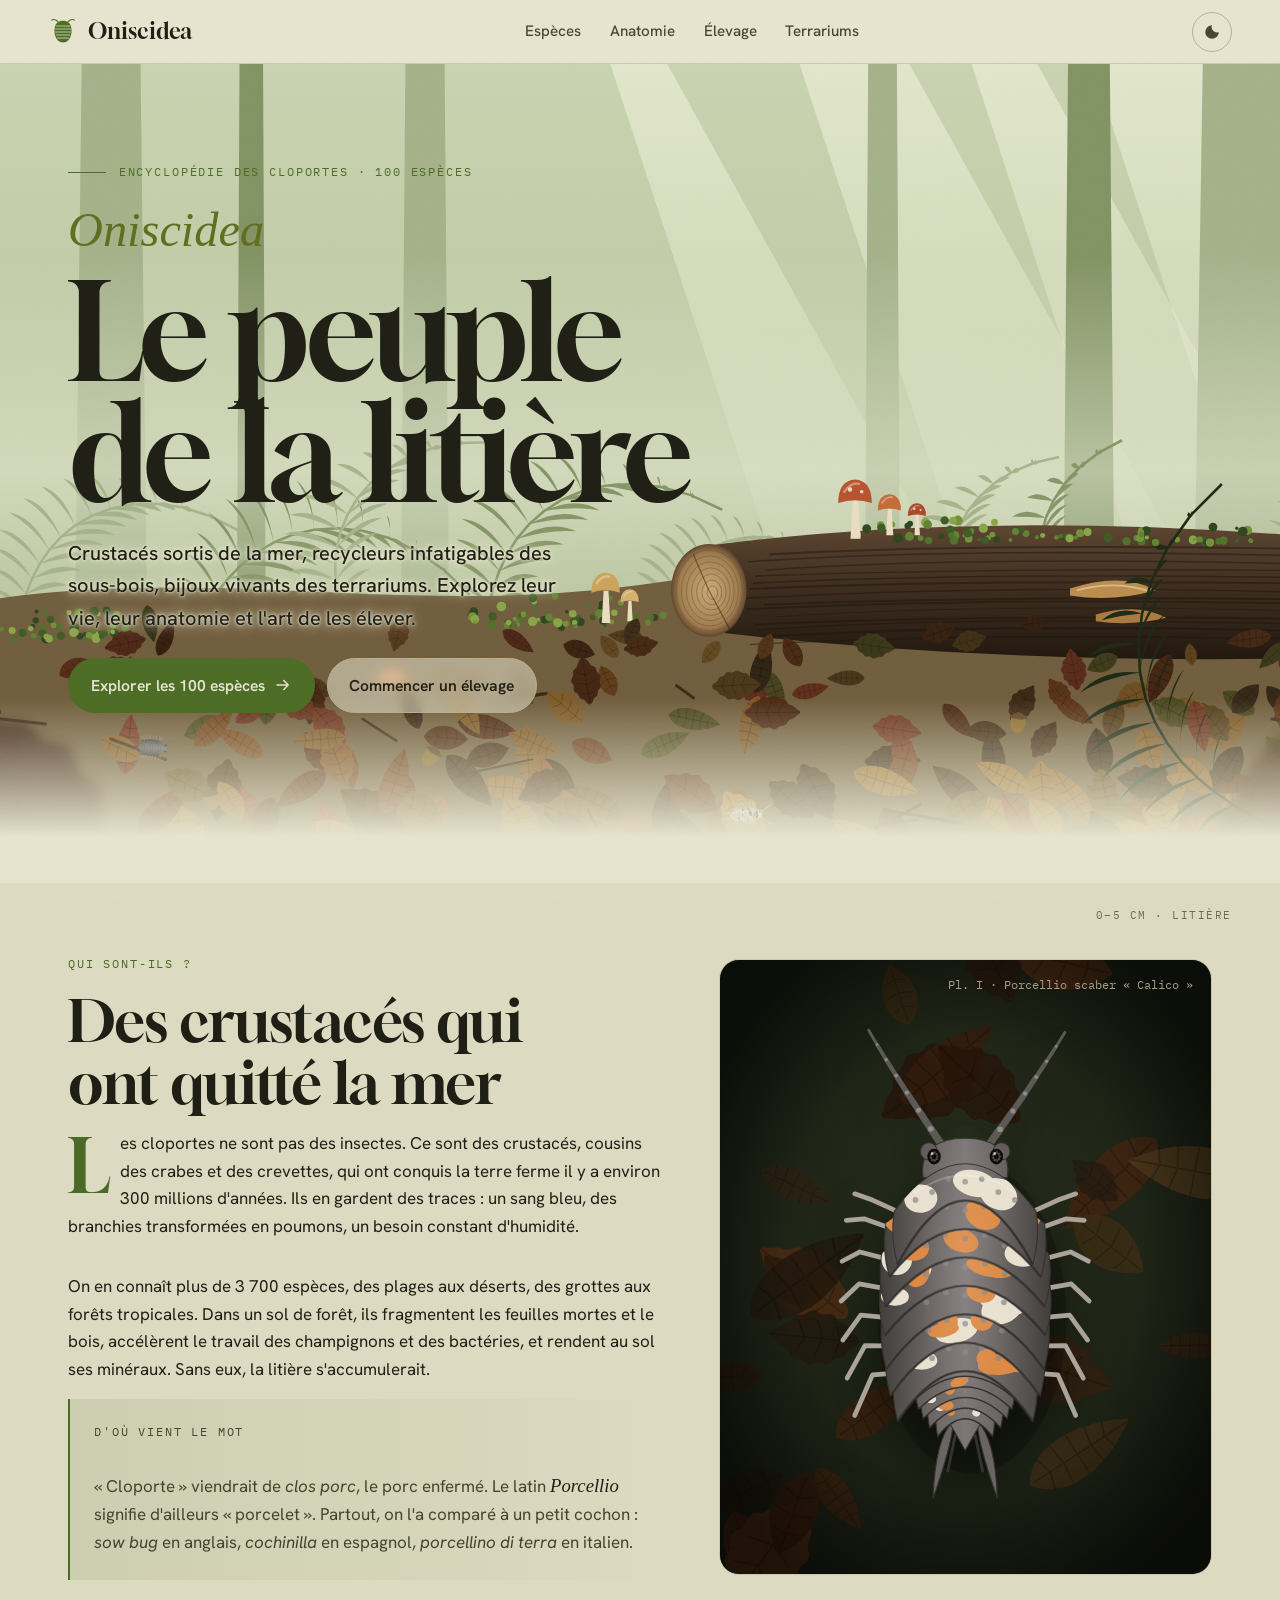
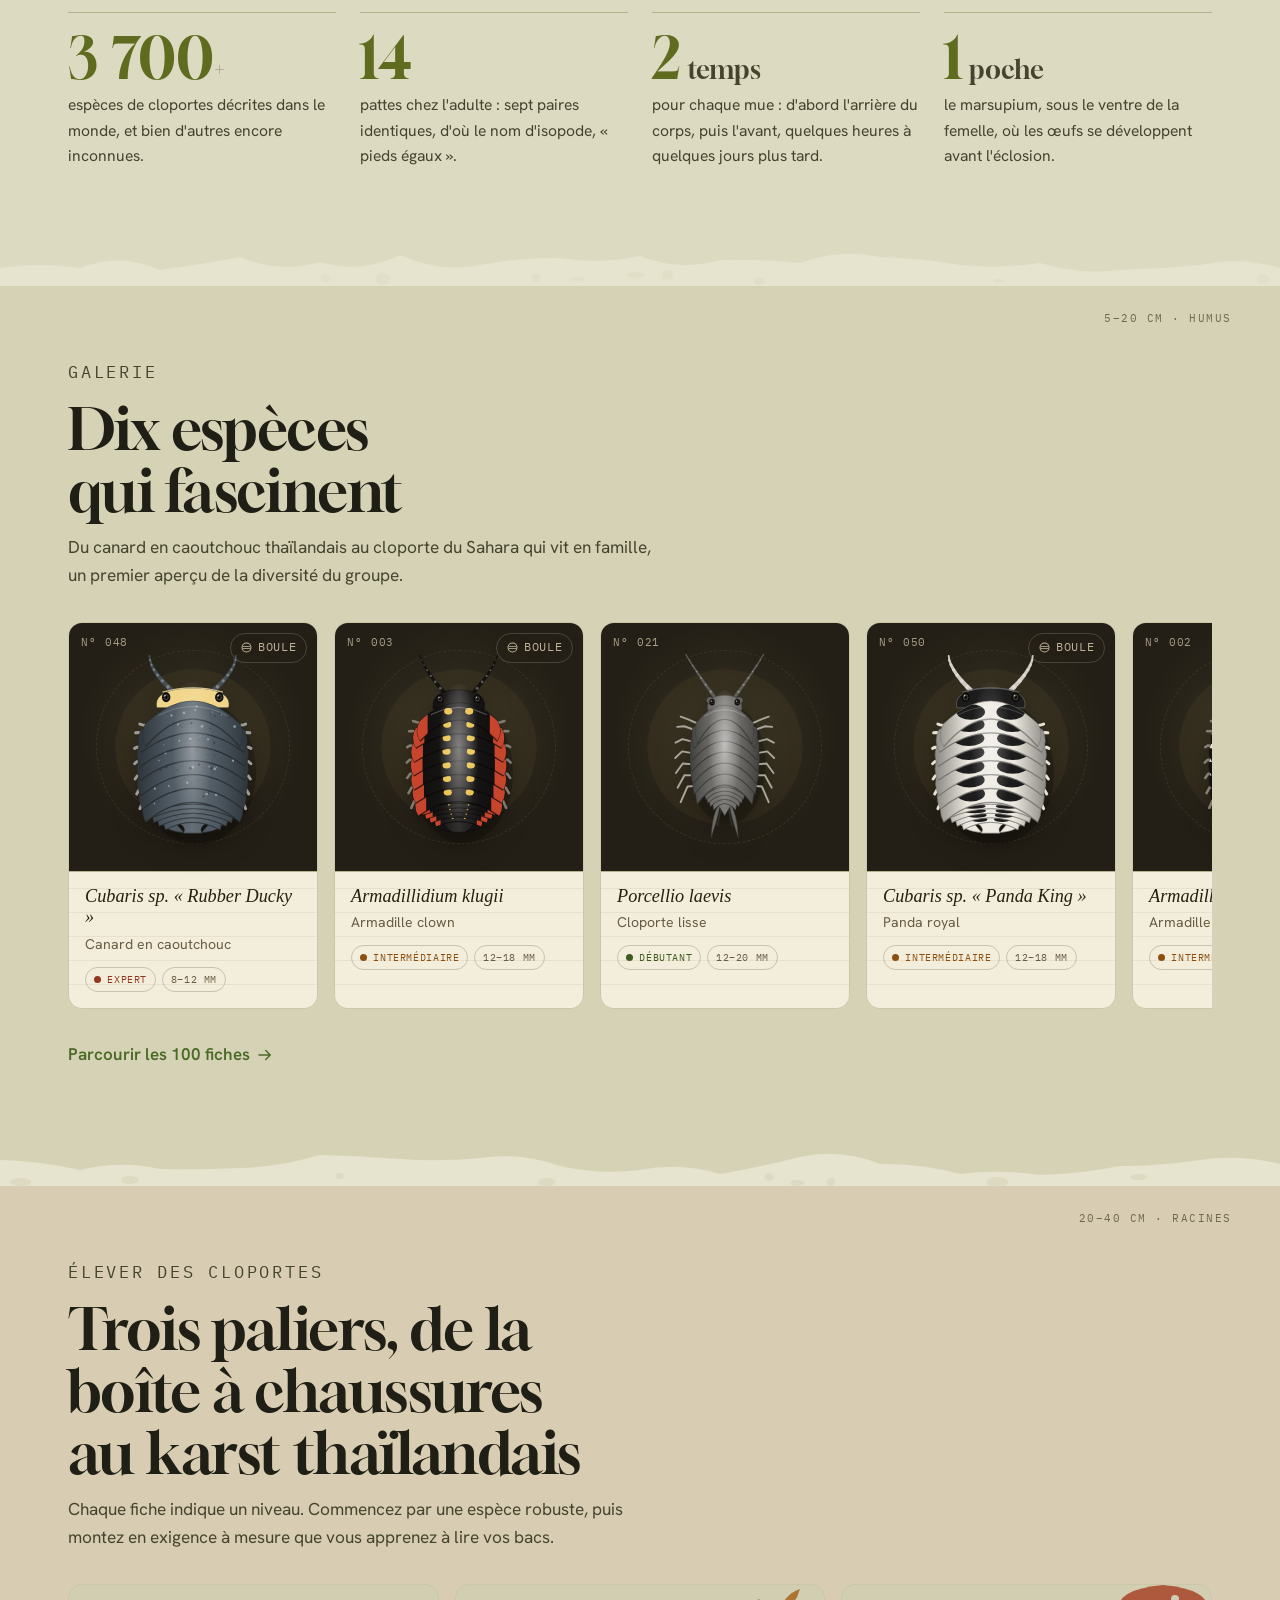
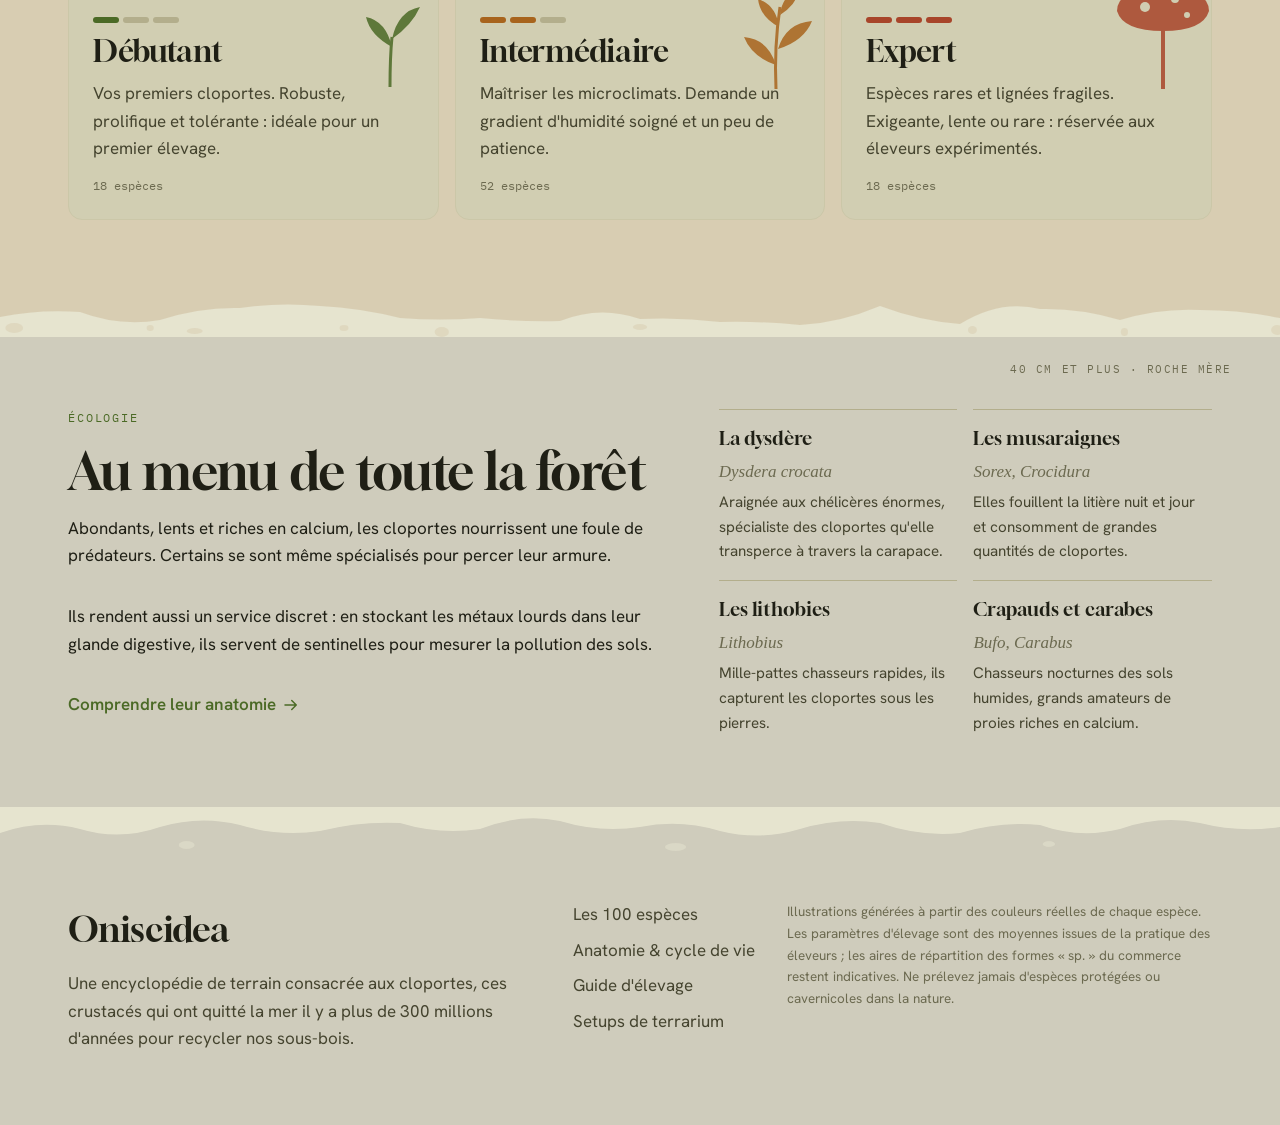
==== index.html @ 664c98e6 "Créer Oniscidea, une encyclopédie illustrée de 100 cloportes Site statique sans dépendance (HTML, CS" ====
<!doctype html>
<html lang="fr">
<head>
<meta charset="utf-8">
<meta name="viewport" content="width=device-width, initial-scale=1, viewport-fit=cover">
<title>Oniscidea — l'encyclopédie des cloportes</title>
<meta name="description" content="Encyclopédie illustrée de 100 espèces de cloportes : biologie, anatomie, conseils d'élevage par niveau et setups de terrarium.">
<link rel="preconnect" href="https://fonts.googleapis.com">
<link rel="preconnect" href="https://fonts.gstatic.com" crossorigin>
<link rel="stylesheet" href="https://fonts.googleapis.com/css2?family=Gloock&family=Hanken+Grotesk:ital,wght@0,400;0,500;0,600;0,700;1,400&family=IBM+Plex+Mono:wght@400;500&family=IM+Fell+English:ital@0;1&display=swap">
<link rel="stylesheet" href="css/style.css">
<link rel="icon" href="data:image/svg+xml,%3Csvg xmlns='http://www.w3.org/2000/svg' viewBox='0 0 32 32'%3E%3Cellipse cx='16' cy='17' rx='9' ry='12' fill='%236f8f3e'/%3E%3Cpath d='M7 12h18M7 16h18M7 20h18M8 24h16' stroke='%2316130e' stroke-width='1.4'/%3E%3C/svg%3E">
</head>
<body>
<a class="skip" href="#main">Aller au contenu</a>

<header class="topbar" id="topbar">
  <a class="brand" href="#accueil" aria-label="Oniscidea, accueil">
    <svg class="brand-mark" viewBox="0 0 40 40" aria-hidden="true"><use href="#glyph-isopod"/></svg>
    <span class="brand-name">Oniscidea</span>
  </a>
  <nav class="nav" id="nav" aria-label="Navigation principale">
    <a href="#especes" data-nav="especes">Espèces</a>
    <a href="#anatomie" data-nav="anatomie">Anatomie</a>
    <a href="#elevage" data-nav="elevage">Élevage</a>
    <a href="#terrariums" data-nav="terrariums">Terrariums</a>
  </nav>
  <div class="topbar-tools">
    <button class="icon-btn" id="theme-toggle" type="button" aria-label="Changer de thème (jour / nuit)">
      <svg viewBox="0 0 24 24" aria-hidden="true"><path d="M12 3a9 9 0 1 0 9 9 7 7 0 0 1-9-9z" fill="currentColor"/></svg>
    </button>
    <button class="icon-btn menu-btn" id="menu-toggle" type="button" aria-label="Ouvrir le menu" aria-expanded="false" aria-controls="nav">
      <svg viewBox="0 0 24 24" aria-hidden="true"><path d="M4 7h16M4 12h16M4 17h10" stroke="currentColor" stroke-width="2" stroke-linecap="round" fill="none"/></svg>
    </button>
  </div>
</header>

<aside class="depth" id="depth" aria-hidden="true">
  <div class="depth-track"><div class="depth-fill" id="depth-fill"></div></div>
  <div class="depth-label"><span id="depth-cm">0 cm</span><em id="depth-layer">litière</em></div>
</aside>

<main id="main" tabindex="-1"></main>

<footer class="footer">
  <div class="footer-soil" aria-hidden="true"><svg viewBox="0 0 1440 46" preserveAspectRatio="none"><path d="M0,46 L0,26 Q45,12 90,22 Q135,34 180,20 Q225,8 270,18 Q315,30 360,24 Q405,14 450,16 Q495,28 540,22 Q585,6 630,14 Q675,26 720,20 Q765,12 810,24 Q855,34 900,22 Q945,10 990,16 Q1035,30 1080,26 Q1125,14 1170,18 Q1215,32 1260,22 Q1305,8 1350,16 Q1395,26 1440,20 L1440,46Z" fill="var(--stratum-4)"/><ellipse cx="210" cy="38" rx="9" ry="4" fill="var(--bg)" opacity=".5"/><ellipse cx="760" cy="40" rx="12" ry="4" fill="var(--bg)" opacity=".5"/><ellipse cx="1180" cy="37" rx="7" ry="3" fill="var(--bg)" opacity=".5"/></svg></div>
  <div class="footer-inner">
    <div>
      <p class="footer-brand">Oniscidea</p>
      <p class="footer-note">Une encyclopédie de terrain consacrée aux cloportes, ces crustacés qui ont quitté la mer il y a plus de 300 millions d'années pour recycler nos sous-bois.</p>
    </div>
    <div class="footer-cols">
      <nav aria-label="Pied de page">
        <a href="#especes">Les 100 espèces</a>
        <a href="#anatomie">Anatomie &amp; cycle de vie</a>
        <a href="#elevage">Guide d'élevage</a>
        <a href="#terrariums">Setups de terrarium</a>
      </nav>
      <p class="footer-small">Illustrations générées à partir des couleurs réelles de chaque espèce. Les paramètres d'élevage sont des moyennes issues de la pratique des éleveurs&nbsp;; les aires de répartition des formes «&nbsp;sp.&nbsp;» du commerce restent indicatives. Ne prélevez jamais d'espèces protégées ou cavernicoles dans la nature.</p>
    </div>
  </div>
</footer>

<svg width="0" height="0" style="position:absolute" aria-hidden="true">
  <defs>
    <symbol id="glyph-isopod" viewBox="0 0 40 40">
      <path d="M13 6c-3-3-6-3-8-2M27 6c3-3 6-3 8-2" stroke="currentColor" stroke-width="1.6" fill="none" stroke-linecap="round"/>
      <path d="M20 5c-6 0-10 3-11 9-1 6 0 13 4 17 2 2 4 3 7 3s5-1 7-3c4-4 5-11 4-17-1-6-5-9-11-9z" fill="currentColor"/>
      <path d="M10 12h20M9.5 16h21M9.6 20h20.8M10.4 24h19.2M12 28h16" stroke="var(--bg)" stroke-width="1.3" opacity=".75"/>
    </symbol>
  </defs>
</svg>

<script src="js/data/species-armadillidiidae.js"></script>
<script src="js/data/species-porcellionidae.js"></script>
<script src="js/data/species-armadillidae.js"></script>
<script src="js/data/species-divers.js"></script>
<script src="js/data/species-sauvages.js"></script>
<script src="js/content.js"></script>
<script src="js/draw.js"></script>
<script src="js/app.js"></script>
</body>
</html>
---- css/style.css ----
/* =========================================================
   Oniscidea — feuille de style
   Direction : un sol forestier vu en coupe. La page se lit
   comme un profil pédologique (litière → humus → racines → roche),
   les fiches comme des étiquettes de muséum.
   ========================================================= */

/* ---------- Jetons (sombre par défaut : le sous-bois la nuit) ---------- */
:root {
  color-scheme: dark;
  --bg: #14110c;
  --bg-2: #1b1710;
  --bg-3: #241f16;
  --bg-4: #2e2719;
  --line: #3b3325;
  --line-soft: #2a2419;
  --ink: #ece3cc;
  --ink-2: #bfb398;
  --ink-3: #8c826b;
  --moss: #93ad52;
  --moss-deep: #4f6b2c;
  --lichen: #d0d69c;
  --amber: #dc9642;
  --rust: #cc6040;
  --paper: #e8dec3;
  --paper-2: #d9cdab;
  --paper-ink: #2a2218;
  --paper-ink-2: #6a5c43;
  --glow: rgba(208, 214, 156, .10);
  --shadow: 0 18px 50px -20px rgba(0, 0, 0, .7);
  --lvl-1: #93ad52;
  --lvl-2: #dc9642;
  --lvl-3: #cc6040;
  --lvl-0: #8c826b;
  --stratum-1: #1b1710;
  --stratum-2: #17130d;
  --stratum-3: #1a130e;
  --stratum-4: #121110;
  --grain-opacity: .09;

  --f-display: "Gloock", "Iowan Old Style", "Palatino Linotype", Georgia, serif;
  --f-latin: "IM Fell English", "Iowan Old Style", Georgia, serif;
  --f-body: "Hanken Grotesk", "Segoe UI", system-ui, -apple-system, sans-serif;
  --f-mono: "IBM Plex Mono", ui-monospace, "SFMono-Regular", Menlo, Consolas, monospace;

  --s-1: .25rem; --s-2: .5rem; --s-3: .75rem; --s-4: 1rem; --s-5: 1.5rem;
  --s-6: 2rem; --s-7: 3rem; --s-8: 4.5rem; --s-9: 7rem;
  --radius: 14px;
  --gutter: clamp(16px, 4vw, 48px);
  --maxw: 1240px;
  --topbar-h: 64px;
}

@media (prefers-color-scheme: light) {
  :root:not([data-theme="dark"]) {
    color-scheme: light;
    --bg: #e6e4cf;
    --bg-2: #dcdac1;
    --bg-3: #d1ceb2;
    --bg-4: #c6c2a2;
    --line: #b3ae8c;
    --line-soft: #cbc7a8;
    --ink: #1f1f15;
    --ink-2: #45442f;
    --ink-3: #6c6a50;
    --moss: #4b6a26;
    --moss-deep: #3a5420;
    --lichen: #5f6b1f;
    --amber: #a8641d;
    --rust: #a8452a;
    --paper: #f3eedc;
    --paper-2: #e6dfc6;
    --paper-ink: #25200f;
    --paper-ink-2: #6a5c43;
    --glow: rgba(75, 106, 38, .10);
    --shadow: 0 18px 40px -22px rgba(52, 48, 20, .45);
    --lvl-1: #4b6a26;
    --lvl-2: #a8641d;
    --lvl-3: #a8452a;
    --lvl-0: #6c6a50;
    --stratum-1: #dcdac1;
    --stratum-2: #d6d2b6;
    --stratum-3: #d8cdb2;
    --stratum-4: #cfccbc;
    --grain-opacity: .12;
  }
}
:root[data-theme="light"] {
  color-scheme: light;
  --bg: #e6e4cf;
  --bg-2: #dcdac1;
  --bg-3: #d1ceb2;
  --bg-4: #c6c2a2;
  --line: #b3ae8c;
  --line-soft: #cbc7a8;
  --ink: #1f1f15;
  --ink-2: #45442f;
  --ink-3: #6c6a50;
  --moss: #4b6a26;
  --moss-deep: #3a5420;
  --lichen: #5f6b1f;
  --amber: #a8641d;
  --rust: #a8452a;
  --paper: #f3eedc;
  --paper-2: #e6dfc6;
  --paper-ink: #25200f;
  --paper-ink-2: #6a5c43;
  --glow: rgba(75, 106, 38, .10);
  --shadow: 0 18px 40px -22px rgba(52, 48, 20, .45);
  --lvl-1: #4b6a26;
  --lvl-2: #a8641d;
  --lvl-3: #a8452a;
  --lvl-0: #6c6a50;
  --stratum-1: #dcdac1;
  --stratum-2: #d6d2b6;
  --stratum-3: #d8cdb2;
  --stratum-4: #cfccbc;
  --grain-opacity: .12;
}

/* ---------- Base ---------- */
*, *::before, *::after { box-sizing: border-box; }
html { scroll-behavior: smooth; -webkit-text-size-adjust: 100%; }
body {
  margin: 0;
  background: var(--bg);
  color: var(--ink);
  font-family: var(--f-body);
  font-size: 1.0625rem;
  line-height: 1.62;
  text-rendering: optimizeLegibility;
  -webkit-font-smoothing: antialiased;
  overflow-x: hidden;
}
/* Grain de terre sur toute la page */
body::after {
  content: "";
  position: fixed; inset: 0;
  pointer-events: none;
  z-index: 100;
  opacity: var(--grain-opacity);
  mix-blend-mode: overlay;
  background-image: url("data:image/svg+xml,%3Csvg xmlns='http://www.w3.org/2000/svg' width='220' height='220'%3E%3Cfilter id='n'%3E%3CfeTurbulence type='fractalNoise' baseFrequency='.9' numOctaves='3' stitchTiles='stitch'/%3E%3CfeColorMatrix values='0 0 0 0 .5 0 0 0 0 .45 0 0 0 0 .3 0 0 0 1 0'/%3E%3C/filter%3E%3Crect width='100%25' height='100%25' filter='url(%23n)'/%3E%3C/svg%3E");
}
img, svg { max-width: 100%; }
a { color: inherit; }
a:focus-visible, button:focus-visible, input:focus-visible, select:focus-visible, [tabindex]:focus-visible {
  outline: 2px solid var(--lichen);
  outline-offset: 3px;
  border-radius: 6px;
}
h1, h2, h3, h4 { font-family: var(--f-display); font-weight: 400; line-height: 1.08; margin: 0; text-wrap: balance; letter-spacing: -.01em; }
p { margin: 0; }
.latin { font-family: var(--f-latin); font-style: italic; letter-spacing: 0; }
.mono { font-family: var(--f-mono); }
.eyebrow {
  font-family: var(--f-mono);
  font-size: .72rem;
  letter-spacing: .16em;
  text-transform: uppercase;
  color: var(--moss);
}
.muted { color: var(--ink-2); }
.skip { position: absolute; left: -999px; top: 0; background: var(--paper); color: var(--paper-ink); padding: .5rem 1rem; z-index: 200; }
.skip:focus { left: 1rem; top: 1rem; }
[hidden] { display: none !important; }

.wrap { max-width: var(--maxw); margin-inline: auto; padding-inline: var(--gutter); }
.prose { max-width: 66ch; }
.prose p + p { margin-top: 1em; }

/* ---------- Barre du haut ---------- */
.topbar {
  position: sticky; top: env(safe-area-inset-top, 0px);
  z-index: 50;
  height: var(--topbar-h);
  display: flex; align-items: center; justify-content: space-between; gap: var(--s-4);
  padding-inline: var(--gutter);
  background: color-mix(in srgb, var(--bg) 78%, transparent);
  backdrop-filter: blur(14px) saturate(1.2);
  -webkit-backdrop-filter: blur(14px) saturate(1.2);
  border-bottom: 1px solid var(--line-soft);
}
.brand { display: flex; align-items: center; gap: .6rem; text-decoration: none; color: var(--ink); }
.brand-mark { width: 30px; height: 30px; color: var(--moss); transition: transform .6s cubic-bezier(.2,.8,.2,1); }
.brand:hover .brand-mark { transform: rotate(-14deg) scale(1.08); }
.brand-name { font-family: var(--f-display); font-size: 1.35rem; letter-spacing: .01em; }
.nav { display: flex; gap: clamp(.4rem, 2vw, 1.8rem); }
.nav a {
  position: relative;
  text-decoration: none;
  font-weight: 500;
  font-size: .95rem;
  color: var(--ink-2);
  padding: .4rem .1rem;
  transition: color .2s;
}
.nav a::after {
  content: ""; position: absolute; left: 0; right: 0; bottom: 0; height: 2px;
  background: var(--moss); transform: scaleX(0); transform-origin: left;
  transition: transform .35s cubic-bezier(.2,.8,.2,1);
  border-radius: 2px;
}
.nav a:hover, .nav a[aria-current="page"] { color: var(--ink); }
.nav a:hover::after, .nav a[aria-current="page"]::after { transform: scaleX(1); }
.topbar-tools { display: flex; gap: .4rem; }
.icon-btn {
  width: 40px; height: 40px; border-radius: 50%;
  display: grid; place-items: center;
  background: transparent; color: var(--ink-2);
  border: 1px solid var(--line); cursor: pointer;
  transition: color .2s, border-color .2s, background .2s;
}
.icon-btn svg { width: 18px; height: 18px; }
.icon-btn:hover { color: var(--ink); border-color: var(--moss); background: var(--glow); }
.menu-btn { display: none; }

@media (max-width: 760px) {
  .menu-btn { display: grid; }
  .nav {
    position: absolute; top: var(--topbar-h); left: 0; right: 0;
    flex-direction: column; gap: 0;
    padding: var(--s-3) var(--gutter) var(--s-5);
    background: var(--bg-2);
    border-bottom: 1px solid var(--line);
    transform: translateY(-8px); opacity: 0; pointer-events: none;
    transition: opacity .25s, transform .25s;
  }
  .nav.open { transform: none; opacity: 1; pointer-events: auto; }
  .nav a { padding: .8rem 0; font-size: 1.1rem; border-bottom: 1px solid var(--line-soft); }
  .nav a::after { display: none; }
}

/* ---------- Jauge de profondeur ---------- */
.depth {
  position: fixed; left: 14px; top: 50%; transform: translateY(-50%);
  z-index: 40; display: none;
  align-items: center; gap: .6rem;
  pointer-events: none;
}
.depth-track { width: 3px; height: 180px; background: var(--line); border-radius: 3px; overflow: hidden; }
.depth-fill { width: 100%; height: 0; background: linear-gradient(var(--lichen), var(--moss), var(--amber), var(--rust)); }
.depth-label { display: flex; flex-direction: column; font-family: var(--f-mono); font-size: .68rem; color: var(--ink-3); writing-mode: vertical-rl; transform: rotate(180deg); gap: .5rem; letter-spacing: .1em; text-transform: uppercase; }
.depth-label span { color: var(--ink-2); }
.depth-label em { font-style: normal; }
@media (min-width: 1360px) { .depth { display: flex; } }

/* ---------- Transitions de vue ---------- */
main { min-height: 70vh; outline: none; }
.view { animation: rise .55s cubic-bezier(.2,.8,.2,1) both; }
@keyframes rise { from { opacity: .001; transform: translateY(14px); } to { opacity: 1; transform: none; } }

/* ---------- Héros ---------- */
.hero {
  position: relative;
  min-height: clamp(560px, 86vh, 820px);
  display: grid;
  align-items: end;
  overflow: hidden;
  isolation: isolate;
}
.hero-scene { position: absolute; inset: 0; z-index: -1; }
.hero-scene > svg { width: 100%; height: 100%; display: block; }
.hero::before { content: ""; position: absolute; inset: 0; z-index: -1; pointer-events: none; background: radial-gradient(ellipse 66% 72% at 24% 60%, color-mix(in srgb, var(--bg) var(--scrim, 62%), transparent), transparent 74%); }
.hero-content {
  padding-block: var(--s-8) clamp(3rem, 10vh, 6rem);
  display: grid; gap: var(--s-5);
  max-width: var(--maxw); margin-inline: auto; width: 100%;
  padding-inline: var(--gutter);
}
.hero h1 {
  font-size: clamp(3.1rem, 10.5vw, 9.5rem);
  line-height: .9;
  letter-spacing: -.035em;
  max-width: 12ch;
  text-shadow: 0 4px 40px rgba(0,0,0,.45);
}
.hero h1 .latin { display: block; font-size: .36em; letter-spacing: 0; color: var(--lichen); margin-bottom: .35em; line-height: 1; }
.hero-lede { max-width: 46ch; font-size: clamp(1.05rem, 1.6vw, 1.25rem); color: var(--ink-2); text-shadow: 0 2px 20px rgba(0,0,0,.5); }
.hero-actions { display: flex; flex-wrap: wrap; gap: var(--s-3); }
:root[data-theme="light"] .hero { --scrim: 86%; }
:root[data-theme="light"] .hero h1 { text-shadow: none; }
:root[data-theme="light"] .hero-lede { text-shadow: 0 0 14px var(--bg), 0 0 4px var(--bg), 0 0 2px var(--bg); color: var(--ink); font-weight: 500; }
@media (prefers-color-scheme: light) {
  :root:not([data-theme="dark"]) .hero { --scrim: 86%; }
  :root:not([data-theme="dark"]) .hero h1 { text-shadow: none; }
  :root:not([data-theme="dark"]) .hero-lede { text-shadow: 0 0 14px var(--bg), 0 0 4px var(--bg), 0 0 2px var(--bg); color: var(--ink); font-weight: 500; }
}

.btn {
  display: inline-flex; align-items: center; gap: .6rem;
  padding: .85rem 1.35rem;
  border-radius: 999px;
  font-weight: 600; font-size: .98rem;
  text-decoration: none;
  cursor: pointer;
  border: 1px solid transparent;
  transition: transform .25s cubic-bezier(.2,.8,.2,1), background .2s, color .2s, border-color .2s;
  font-family: var(--f-body);
}
.btn svg { width: 18px; height: 18px; transition: transform .3s; }
.btn:hover svg { transform: translateX(4px); }
.btn-primary { background: var(--moss); color: var(--bg); }
.btn-primary:hover { background: var(--lichen); transform: translateY(-2px); }
.btn-ghost { border-color: var(--line); color: var(--ink); background: color-mix(in srgb, var(--bg) 55%, transparent); backdrop-filter: blur(6px); }
.btn-ghost:hover { border-color: var(--moss); transform: translateY(-2px); }

/* ---------- Strates / séparateurs ---------- */
.stratum { position: relative; padding-block: var(--s-8); }
.stratum[data-s="1"] { background: var(--stratum-1); }
.stratum[data-s="2"] { background: var(--stratum-2); }
.stratum[data-s="3"] { background: var(--stratum-3); }
.stratum[data-s="4"] { background: var(--stratum-4); }
.edge { display: block; width: 100%; height: 46px; margin-bottom: -1px; }
.edge path { fill: var(--edge-fill, var(--bg)); }
.stratum-tag {
  position: absolute; right: var(--gutter); top: var(--s-5);
  font-family: var(--f-mono); font-size: .68rem; letter-spacing: .14em; text-transform: uppercase;
  color: var(--ink-3);
}

.section-head { display: grid; gap: var(--s-3); margin-bottom: var(--s-6); max-width: 60ch; }
.section-head h2 { font-size: clamp(2rem, 4.6vw, 3.6rem); }
.section-head p { color: var(--ink-2); font-size: 1.08rem; }

/* ---------- Accueil : faits ---------- */
.facts { display: grid; grid-template-columns: repeat(auto-fit, minmax(210px, 1fr)); gap: var(--s-5); }
.fact { border-top: 1px solid var(--line); padding-top: var(--s-4); display: grid; gap: .35rem; }
.fact-num { font-family: var(--f-display); font-size: clamp(2.4rem, 5vw, 3.6rem); line-height: 1; color: var(--lichen); }
.fact-num small { font-size: .45em; color: var(--ink-2); }
.fact p { color: var(--ink-2); font-size: .98rem; }

.intro-grid { display: grid; grid-template-columns: 1.1fr .9fr; gap: var(--s-7); align-items: center; }
@media (max-width: 900px) { .intro-grid { grid-template-columns: 1fr; } }
.intro-plate { position: relative; }
.intro-plate svg { width: 100%; height: auto; display: block; }
.dropcap::first-letter { font-family: var(--f-display); float: left; font-size: 4.4em; line-height: .82; padding: .06em .12em 0 0; color: var(--moss); }

/* ---------- Carrousel d'espèces en vedette ---------- */
.shelf { display: grid; grid-auto-flow: column; grid-auto-columns: minmax(250px, 1fr); gap: var(--s-4); overflow-x: auto; padding-bottom: var(--s-4); scroll-snap-type: x mandatory; scrollbar-width: thin; scrollbar-color: var(--line) transparent; }
.shelf > * { scroll-snap-align: start; }

/* ---------- Niveaux ---------- */
.levels { display: grid; grid-template-columns: repeat(3, 1fr); gap: var(--s-4); }
@media (max-width: 900px) { .levels { grid-template-columns: 1fr; } }
.level-card {
  position: relative; overflow: hidden;
  display: grid; gap: var(--s-3); align-content: start;
  padding: var(--s-6) var(--s-5) var(--s-5);
  border-radius: var(--radius);
  background: var(--bg-3);
  border: 1px solid var(--line-soft);
  text-decoration: none;
  transition: transform .35s cubic-bezier(.2,.8,.2,1), border-color .3s;
}
.level-card:hover { transform: translateY(-4px); border-color: var(--lvl); }
.level-card h3 { font-size: 1.9rem; }
.level-card p { color: var(--ink-2); }
.level-card .sprout { position: absolute; right: -12px; top: -8px; width: 120px; height: 120px; color: var(--lvl); opacity: .85; }
.level-meter { display: flex; gap: 4px; }
.level-meter i { width: 26px; height: 6px; border-radius: 3px; background: var(--line); }
.level-meter i.on { background: var(--lvl); }

/* ---------- Chips ---------- */
.chip {
  display: inline-flex; align-items: center; gap: .4rem;
  font-family: var(--f-mono); font-size: .72rem; letter-spacing: .06em; text-transform: uppercase;
  padding: .28rem .6rem; border-radius: 999px;
  border: 1px solid var(--line); color: var(--ink-2);
  white-space: nowrap;
}
.chip-dot::before { content: ""; width: 7px; height: 7px; border-radius: 50%; background: currentColor; }
.chip-lvl-1 { color: var(--lvl-1); border-color: color-mix(in srgb, var(--lvl-1) 45%, transparent); }
.chip-lvl-2 { color: var(--lvl-2); border-color: color-mix(in srgb, var(--lvl-2) 45%, transparent); }
.chip-lvl-3 { color: var(--lvl-3); border-color: color-mix(in srgb, var(--lvl-3) 45%, transparent); }
.chip-lvl-0 { color: var(--lvl-0); }

/* ---------- Carte spécimen (étiquette de muséum) ---------- */
.grid-specimens { display: grid; grid-template-columns: repeat(auto-fill, minmax(236px, 1fr)); gap: var(--s-4); }
.specimen {
  position: relative;
  display: grid; grid-template-rows: auto 1fr;
  text-decoration: none; color: var(--ink);
  border-radius: var(--radius);
  background: var(--bg-3);
  border: 1px solid var(--line-soft);
  overflow: hidden;
  transition: transform .4s cubic-bezier(.2,.8,.2,1), border-color .3s, box-shadow .4s;
}
.specimen:hover { transform: translateY(-5px); border-color: var(--line); box-shadow: var(--shadow); }
.specimen-plate {
  position: relative;
  aspect-ratio: 1 / 1;
  max-width: 100%;
  display: grid; place-items: center;
}
.specimen-plate::before {
  content: ""; position: absolute; inset: 11%;
  border-radius: 50%;
  border: 1px dashed var(--line);
  transition: transform 1.2s cubic-bezier(.2,.8,.2,1);
}
.specimen:hover .specimen-plate::before { transform: rotate(40deg) scale(1.03); }
.specimen-plate svg { width: 78%; height: 78%; position: relative; transition: transform .6s cubic-bezier(.2,.8,.2,1); filter: drop-shadow(0 10px 12px rgba(0,0,0,.35)); }
.specimen:hover .specimen-plate svg { transform: rotate(-8deg) scale(1.05); }
.specimen-no { position: absolute; left: 12px; top: 10px; font-family: var(--f-mono); font-size: .7rem; color: var(--ink-3); letter-spacing: .08em; }
.specimen-roll { position: absolute; right: 10px; top: 10px; }
.specimen-label {
  display: grid; gap: .25rem; align-content: start;
  padding: .85rem 1rem 1rem;
  background: var(--paper);
  color: var(--paper-ink);
  border-top: 1px solid var(--line);
  background-image: repeating-linear-gradient(0deg, transparent 0 23px, rgba(80, 60, 30, .08) 23px 24px);
}
.specimen-label .latin { font-size: 1.14rem; line-height: 1.2; }
.specimen-label .common { font-size: .88rem; color: var(--paper-ink-2); }
.specimen-meta { display: flex; flex-wrap: wrap; gap: .35rem; margin-top: .45rem; }
.specimen-meta .chip { border-color: rgba(80,60,30,.25); color: var(--paper-ink-2); font-size: .64rem; padding: .2rem .5rem; }
.specimen-meta .chip-lvl-1 { color: #3f5a1e; }
.specimen-meta .chip-lvl-2 { color: #8c4f10; }
.specimen-meta .chip-lvl-3 { color: #93381f; }
.specimen-meta .chip-lvl-0 { color: #5d523d; }

/* ---------- Catalogue : filtres ---------- */
.catalog-head { display: grid; gap: var(--s-4); padding-block: var(--s-7) var(--s-5); }
.catalog-head h1 { font-size: clamp(2.6rem, 7vw, 5.6rem); letter-spacing: -.03em; }
.filters {
  position: sticky; top: calc(env(safe-area-inset-top, 0px) + var(--topbar-h));
  z-index: 30;
  display: grid; gap: var(--s-3);
  padding-block: var(--s-3);
  background: color-mix(in srgb, var(--bg) 88%, transparent);
  backdrop-filter: blur(10px);
  -webkit-backdrop-filter: blur(10px);
  border-bottom: 1px solid var(--line-soft);
  margin-bottom: var(--s-5);
}
.filter-row { display: flex; flex-wrap: wrap; gap: var(--s-2); align-items: center; }
.search {
  flex: 1 1 260px;
  display: flex; align-items: center; gap: .5rem;
  border: 1px solid var(--line); border-radius: 999px;
  padding: .55rem 1rem;
  background: var(--bg-2);
}
.search svg { width: 18px; height: 18px; color: var(--ink-3); flex: none; }
.search input { flex: 1; min-width: 0; background: transparent; border: 0; color: var(--ink); font: inherit; font-size: 1rem; outline: none; }
.search input::placeholder { color: var(--ink-3); }
.select {
  appearance: none; -webkit-appearance: none;
  background: var(--bg-2) url("data:image/svg+xml,%3Csvg xmlns='http://www.w3.org/2000/svg' viewBox='0 0 12 8'%3E%3Cpath d='M1 1l5 5 5-5' stroke='%238c826b' stroke-width='1.6' fill='none'/%3E%3C/svg%3E") no-repeat right .9rem center / 10px;
  color: var(--ink); border: 1px solid var(--line); border-radius: 999px;
  padding: .55rem 2.2rem .55rem 1rem; font: inherit; font-size: .92rem; cursor: pointer;
  max-width: 100%;
}
.toggle-group { display: flex; flex-wrap: wrap; gap: .35rem; }
.toggle {
  font: inherit; font-size: .86rem; font-weight: 500;
  padding: .42rem .85rem; border-radius: 999px;
  border: 1px solid var(--line); background: transparent; color: var(--ink-2);
  cursor: pointer; transition: all .2s;
}
.toggle:hover { color: var(--ink); border-color: var(--ink-3); }
.toggle[aria-pressed="true"] { background: var(--ink); color: var(--bg); border-color: var(--ink); }
.toggle[data-lvl="1"][aria-pressed="true"] { background: var(--lvl-1); border-color: var(--lvl-1); color: var(--bg); }
.toggle[data-lvl="2"][aria-pressed="true"] { background: var(--lvl-2); border-color: var(--lvl-2); color: var(--bg); }
.toggle[data-lvl="3"][aria-pressed="true"] { background: var(--lvl-3); border-color: var(--lvl-3); color: var(--bg); }
.result-count { font-family: var(--f-mono); font-size: .8rem; color: var(--ink-3); margin-left: auto; }
.empty { padding: var(--s-8) 0; text-align: center; color: var(--ink-2); display: grid; gap: var(--s-3); justify-items: center; }
.family-group { margin-bottom: var(--s-7); }
.family-title { display: flex; align-items: baseline; gap: var(--s-3); flex-wrap: wrap; margin-bottom: var(--s-4); padding-bottom: var(--s-2); border-bottom: 1px solid var(--line-soft); }
.family-title h2 { font-size: clamp(1.5rem, 3vw, 2.1rem); }
.family-title > span { font-family: var(--f-mono); font-size: .75rem; color: var(--ink-3); }

/* ---------- Fiche espèce ---------- */
.sp-hero {
  position: relative;
  display: grid; grid-template-columns: minmax(0, 1fr) minmax(0, 1.05fr);
  gap: var(--s-7); align-items: center;
  padding-block: var(--s-6) var(--s-7);
}
@media (max-width: 940px) { .sp-hero { grid-template-columns: 1fr; gap: var(--s-5); } }
.crumbs { font-family: var(--f-mono); font-size: .74rem; color: var(--ink-3); display: flex; flex-wrap: wrap; gap: .5rem; letter-spacing: .04em; padding-top: var(--s-5); }
.crumbs a { color: var(--ink-2); text-decoration: none; }
.crumbs a:hover { color: var(--moss); }
.plate {
  container-type: inline-size;
  position: relative;
  aspect-ratio: 4 / 5;
  max-width: 100%;
  border-radius: 20px;
  overflow: hidden;
  background: var(--bg-3);
  border: 1px solid var(--line-soft);
  display: grid; place-items: center;
}
.plate-bg { position: absolute; inset: 0; }
.plate-bg svg { width: 100%; height: 100%; display: block; }
.plate-specimen { position: relative; width: 62%; height: 80%; display: grid; place-items: center; animation: breathe 7s ease-in-out infinite; }
.plate-specimen svg { width: 100%; height: 100%; filter: drop-shadow(0 22px 22px rgba(0,0,0,.45)); }
@keyframes breathe { 0%, 100% { transform: translateY(0) rotate(-2deg); } 50% { transform: translateY(-6px) rotate(1.5deg); } }
.plate-scale { position: absolute; left: 18px; bottom: 16px; display: flex; align-items: center; gap: .5rem; font-family: var(--f-mono); font-size: .7rem; color: var(--ink-2); }
.plate-scale i { display: block; height: 3px; background: var(--ink-2); border-radius: 2px; }
.plate-no { position: absolute; right: 18px; top: 16px; font-family: var(--f-mono); font-size: .72rem; color: var(--ink-3); }
.plate-morphs { position: absolute; left: 14px; right: 14px; top: 14px; display: flex; flex-wrap: wrap; gap: .35rem; }
.morph-btn {
  font: inherit; font-family: var(--f-mono); font-size: .66rem; letter-spacing: .05em;
  padding: .3rem .6rem; border-radius: 999px;
  background: color-mix(in srgb, var(--bg) 70%, transparent); color: var(--ink-2);
  border: 1px solid var(--line); cursor: pointer; backdrop-filter: blur(6px);
  display: inline-flex; align-items: center; gap: .35rem;
}
.morph-btn i { width: 9px; height: 9px; border-radius: 50%; display: inline-block; box-shadow: 0 0 0 1px rgba(0,0,0,.3); }
.morph-btn[aria-pressed="true"] { color: var(--ink); border-color: var(--moss); }

.sp-title { display: grid; gap: var(--s-3); }
.sp-title h1 { font-family: var(--f-latin); font-style: italic; font-size: clamp(2.5rem, 6.2vw, 5rem); line-height: .98; letter-spacing: -.01em; }
.sp-title .common { font-family: var(--f-display); font-size: clamp(1.25rem, 2.4vw, 1.7rem); color: var(--ink-2); }
.sp-chips { display: flex; flex-wrap: wrap; gap: .45rem; }
.sp-intro { font-size: 1.14rem; color: var(--ink-2); max-width: 58ch; }

.stats { display: grid; grid-template-columns: repeat(auto-fit, minmax(150px, 1fr)); gap: 1px; background: var(--line-soft); border: 1px solid var(--line-soft); border-radius: var(--radius); overflow: hidden; margin-top: var(--s-3); }
.stat { background: var(--bg-2); padding: .9rem 1rem; display: grid; gap: .2rem; align-content: start; }
.stat dt { font-family: var(--f-mono); font-size: .66rem; letter-spacing: .12em; text-transform: uppercase; color: var(--ink-3); }
.stat dd { margin: 0; font-family: var(--f-display); font-size: 1.35rem; line-height: 1.15; font-variant-numeric: tabular-nums; }
.stat dd small { font-family: var(--f-body); font-size: .75rem; color: var(--ink-3); }

.sp-body { display: grid; grid-template-columns: 220px minmax(0, 1fr); gap: var(--s-7); padding-block: var(--s-6) var(--s-8); }
@media (max-width: 940px) { .sp-body { grid-template-columns: 1fr; gap: var(--s-4); } }
.toc { position: sticky; top: calc(var(--topbar-h) + 24px); align-self: start; display: grid; gap: .2rem; font-size: .92rem; }
.toc a { text-decoration: none; color: var(--ink-3); padding: .35rem 0 .35rem .9rem; border-left: 2px solid var(--line-soft); transition: color .2s, border-color .2s; }
.toc a:hover, .toc a.active { color: var(--ink); border-left-color: var(--moss); }
@media (max-width: 940px) {
  .toc { position: static; display: flex; overflow-x: auto; gap: .4rem; padding-bottom: .4rem; }
  .toc a { border: 1px solid var(--line); border-radius: 999px; padding: .35rem .8rem; white-space: nowrap; }
}
.sp-sections { display: grid; gap: var(--s-7); min-width: 0; }
.sp-section { display: grid; gap: var(--s-4); scroll-margin-top: calc(var(--topbar-h) + 20px); }
.sp-section > h2 { font-size: clamp(1.7rem, 3.4vw, 2.5rem); display: flex; align-items: baseline; gap: .8rem; }
.sp-section > h2 .idx { font-family: var(--f-mono); font-size: .8rem; color: var(--moss); letter-spacing: .1em; }
.sp-section p { color: var(--ink-2); max-width: 68ch; }
.two-col { display: grid; grid-template-columns: repeat(auto-fit, minmax(260px, 1fr)); gap: var(--s-5); }
.note-card { background: var(--bg-2); border: 1px solid var(--line-soft); border-radius: var(--radius); padding: var(--s-5); display: grid; gap: var(--s-2); align-content: start; }
.note-card h3 { font-size: 1.3rem; }
.note-card p { font-size: .98rem; }

/* Fiche technique (étiquette papier) */
.datasheet {
  background: var(--paper); color: var(--paper-ink);
  border-radius: 6px 18px 6px 18px;
  padding: var(--s-5) var(--s-5) var(--s-4);
  box-shadow: var(--shadow);
  position: relative;
  display: grid; gap: var(--s-3);
}
.datasheet::before {
  content: ""; position: absolute; top: -9px; left: 50%; width: 14px; height: 14px; margin-left: -7px;
  border-radius: 50%; background: radial-gradient(circle at 35% 35%, #d5d5d5, #6d6d6d); box-shadow: 0 2px 3px rgba(0,0,0,.4);
}
.datasheet h3 { font-family: var(--f-mono); font-weight: 500; font-size: .74rem; letter-spacing: .16em; text-transform: uppercase; color: var(--paper-ink-2); }
.ds-rows { display: grid; gap: 0; margin: 0; }
.ds-row { display: grid; grid-template-columns: minmax(120px, 34%) 1fr; gap: var(--s-4); padding: .6rem 0; border-bottom: 1px dotted rgba(80,60,30,.3); }
.ds-row:last-child { border-bottom: 0; }
.ds-row dt { font-family: var(--f-mono); font-size: .76rem; color: var(--paper-ink-2); padding-top: .1rem; }
.ds-row dd { margin: 0; font-size: .98rem; font-variant-numeric: tabular-nums; }
@media (max-width: 520px) { .ds-row { grid-template-columns: 1fr; gap: .1rem; } }

/* Jauges */
.gauges { display: grid; gap: var(--s-4); }
.gauge { display: grid; gap: .45rem; }
.gauge-head { display: flex; justify-content: space-between; gap: 1rem; font-size: .9rem; }
.gauge-head span:first-child { font-family: var(--f-mono); font-size: .72rem; letter-spacing: .12em; text-transform: uppercase; color: var(--ink-3); }
.gauge-head strong { font-weight: 600; font-variant-numeric: tabular-nums; }
.gauge-bar { position: relative; height: 10px; border-radius: 6px; background: var(--bg-4); overflow: hidden; }
.gauge-bar i { position: absolute; top: 0; bottom: 0; border-radius: 6px; }
.gauge-temp i { background: linear-gradient(90deg, #6c9bb0, var(--moss), var(--amber), var(--rust)); }
.gauge-hum i { background: linear-gradient(90deg, var(--amber), var(--moss), #5a9aa6); }
.gauge-scale { display: flex; justify-content: space-between; font-family: var(--f-mono); font-size: .64rem; color: var(--ink-3); }
.pips { display: flex; gap: 5px; }
.pips i { width: 100%; height: 10px; border-radius: 3px; background: var(--bg-4); }
.pips i.on { background: var(--moss); }

/* Listes conseils / pièges */
.tips { list-style: none; margin: 0; padding: 0; display: grid; gap: var(--s-3); counter-reset: tip; }
.tips li { position: relative; padding-left: 2.6rem; color: var(--ink-2); max-width: 68ch; }
.tips li::before {
  counter-increment: tip; content: counter(tip, decimal-leading-zero);
  position: absolute; left: 0; top: .1rem;
  font-family: var(--f-mono); font-size: .75rem; color: var(--moss);
  border: 1px solid color-mix(in srgb, var(--moss) 40%, transparent); border-radius: 50%;
  width: 1.9rem; height: 1.9rem; display: grid; place-items: center;
}
.warn li::before { content: "!"; color: var(--rust); border-color: color-mix(in srgb, var(--rust) 40%, transparent); font-weight: 600; }
.leaf-list { list-style: none; padding: 0; margin: 0; display: grid; gap: .5rem; }
.leaf-list li { position: relative; padding-left: 1.6rem; color: var(--ink-2); }
.leaf-list li::before { content: ""; position: absolute; left: 0; top: .55em; width: 11px; height: 7px; border-radius: 0 100% 0 100%; background: var(--moss); transform: rotate(-20deg); }

.funfact {
  position: relative;
  padding: var(--s-6) var(--s-6) var(--s-6) calc(var(--s-6) + 48px);
  border-radius: var(--radius);
  background: radial-gradient(circle at 0 0, var(--glow), transparent 60%), var(--bg-3);
  border: 1px solid var(--line-soft);
}
.funfact svg { position: absolute; left: var(--s-5); top: var(--s-6); width: 40px; height: 40px; color: var(--amber); }
.funfact p { font-family: var(--f-display); font-size: clamp(1.2rem, 2.3vw, 1.6rem); line-height: 1.35; color: var(--ink); max-width: 52ch; }
@media (max-width: 520px) { .funfact { padding: var(--s-5); padding-top: calc(var(--s-5) + 48px); } .funfact svg { top: var(--s-4); } }

.morph-list { display: flex; flex-wrap: wrap; gap: var(--s-3); }
.morph-card { display: grid; grid-template-columns: 56px 1fr; gap: .8rem; align-items: center; padding: .6rem .9rem .6rem .6rem; border: 1px solid var(--line-soft); border-radius: 12px; background: var(--bg-2); min-width: 0; }
.morph-card svg { width: 56px; height: 56px; }
.morph-card strong { display: block; font-weight: 600; }
.morph-card span { font-size: .85rem; color: var(--ink-3); }

.pager { display: grid; grid-template-columns: 1fr 1fr; gap: var(--s-4); border-top: 1px solid var(--line-soft); padding-top: var(--s-5); }
.pager a { text-decoration: none; display: grid; gap: .2rem; padding: var(--s-4); border-radius: var(--radius); border: 1px solid var(--line-soft); transition: border-color .2s, background .2s; min-width: 0; }
.pager a:hover { border-color: var(--moss); background: var(--glow); }
.pager a:last-child { text-align: right; }
.pager small { font-family: var(--f-mono); font-size: .7rem; color: var(--ink-3); letter-spacing: .1em; text-transform: uppercase; }
.pager .latin { font-size: 1.15rem; overflow: hidden; text-overflow: ellipsis; white-space: nowrap; }

/* ---------- Coupe de terrarium ---------- */
.tank-figure { margin: 0; display: grid; gap: var(--s-3); }
.tank-figure .tank-svg { width: 100%; height: auto; display: block; border-radius: 12px; }
.tank-figure figcaption { font-size: .88rem; color: var(--ink-3); }
.tank-scroll { overflow-x: auto; }
.legend { display: flex; flex-wrap: wrap; gap: .5rem 1.1rem; font-size: .84rem; color: var(--ink-2); list-style: none; padding: 0; margin: 0; }
.legend li { display: flex; align-items: center; gap: .45rem; }
.legend i { width: 14px; height: 14px; border-radius: 4px; display: inline-block; }

.setups { display: grid; gap: var(--s-8); }
.setup { display: grid; grid-template-columns: minmax(0, 1.15fr) minmax(0, 1fr); gap: var(--s-6); align-items: start; scroll-margin-top: calc(var(--topbar-h) + 20px); }
.setup:nth-child(even) { grid-template-columns: minmax(0, 1fr) minmax(0, 1.15fr); }
.setup:nth-child(even) .tank-figure { order: 2; }
@media (max-width: 940px) { .setup, .setup:nth-child(even) { grid-template-columns: 1fr; } .setup:nth-child(even) .tank-figure { order: 0; } }
.setup-text { display: grid; gap: var(--s-4); }
.setup-text h2 { font-size: clamp(1.9rem, 3.8vw, 2.9rem); }
.setup-text > p { color: var(--ink-2); }
.species-pills { display: flex; flex-wrap: wrap; gap: .4rem; }
.species-pill { text-decoration: none; font-family: var(--f-latin); font-style: italic; font-size: .98rem; padding: .3rem .75rem; border-radius: 999px; border: 1px solid var(--line); color: var(--ink-2); transition: all .2s; }
.species-pill:hover { color: var(--ink); border-color: var(--moss); background: var(--glow); }
.recipe { display: grid; gap: .45rem; }
.recipe-row { display: grid; grid-template-columns: 1fr auto; gap: 1rem; align-items: center; font-size: .94rem; }
.recipe-bar { grid-column: 1 / -1; height: 6px; border-radius: 3px; background: var(--bg-4); overflow: hidden; }
.recipe-bar i { display: block; height: 100%; border-radius: 3px; }

.setup-index { display: grid; grid-template-columns: repeat(auto-fit, minmax(146px, 1fr)); gap: var(--s-3); margin-bottom: var(--s-7); }
.setup-index a { text-decoration: none; padding: var(--s-4); border-radius: 12px; border: 1px solid var(--line-soft); background: var(--bg-2); display: grid; gap: .3rem; transition: border-color .2s, transform .3s; }
.setup-index a:hover { border-color: var(--moss); transform: translateY(-3px); }
.setup-index strong { font-family: var(--f-display); font-weight: 400; font-size: 1.15rem; }
.setup-index span { font-size: .82rem; color: var(--ink-3); }

/* ---------- Guide d'élevage ---------- */
.tabs { display: flex; flex-wrap: wrap; gap: .5rem; margin-bottom: var(--s-6); }
.tab {
  font: inherit; cursor: pointer;
  display: grid; gap: .1rem; text-align: left;
  padding: .9rem 1.3rem; border-radius: 14px;
  background: var(--bg-2); border: 1px solid var(--line-soft); color: var(--ink-2);
  min-width: 190px; flex: 1 1 190px;
  transition: all .25s;
}
.tab strong { font-family: var(--f-display); font-weight: 400; font-size: 1.35rem; color: var(--ink); }
.tab span { font-size: .84rem; }
.tab[aria-selected="true"] { border-color: var(--lvl); background: color-mix(in srgb, var(--lvl) 12%, var(--bg-2)); }
.tab:hover { border-color: var(--lvl); }
.level-panel { display: grid; gap: var(--s-7); }
.level-intro { display: grid; grid-template-columns: minmax(0, 1.2fr) minmax(0, 1fr); gap: var(--s-6); align-items: start; }
@media (max-width: 900px) { .level-intro { grid-template-columns: 1fr; } }
.level-intro h2 { font-size: clamp(2.2rem, 5vw, 3.8rem); margin-bottom: var(--s-4); }
.checklist { list-style: none; padding: 0; margin: 0; display: grid; gap: .6rem; }
.checklist li { display: grid; grid-template-columns: 22px 1fr; gap: .7rem; align-items: start; color: var(--ink-2); }
.checklist li::before {
  content: ""; width: 18px; height: 18px; margin-top: .2rem;
  background: var(--lvl, var(--moss));
  -webkit-mask: url("data:image/svg+xml,%3Csvg xmlns='http://www.w3.org/2000/svg' viewBox='0 0 18 18'%3E%3Crect x='1' y='1' width='16' height='16' rx='4.5' fill='none' stroke='black' stroke-width='1.6'/%3E%3Cpath d='M5 9.4l2.6 2.6L13 6.4' fill='none' stroke='black' stroke-width='2' stroke-linecap='round' stroke-linejoin='round'/%3E%3C/svg%3E") center / contain no-repeat;
  mask: url("data:image/svg+xml,%3Csvg xmlns='http://www.w3.org/2000/svg' viewBox='0 0 18 18'%3E%3Crect x='1' y='1' width='16' height='16' rx='4.5' fill='none' stroke='black' stroke-width='1.6'/%3E%3Cpath d='M5 9.4l2.6 2.6L13 6.4' fill='none' stroke='black' stroke-width='2' stroke-linecap='round' stroke-linejoin='round'/%3E%3C/svg%3E") center / contain no-repeat;
}
.topics { display: grid; grid-template-columns: repeat(auto-fit, minmax(290px, 1fr)); gap: var(--s-4); }
.topic { padding: var(--s-5); border-radius: var(--radius); background: var(--bg-2); border: 1px solid var(--line-soft); display: grid; gap: var(--s-3); align-content: start; }
.topic h3 { font-size: 1.45rem; }
.topic p { color: var(--ink-2); font-size: .98rem; }
.topic .eyebrow { color: var(--lvl, var(--moss)); }

.problems { display: grid; gap: .6rem; }
.problem { border: 1px solid var(--line-soft); border-radius: 12px; background: var(--bg-2); overflow: hidden; }
.problem summary { cursor: pointer; list-style: none; padding: 1rem 1.2rem; display: flex; justify-content: space-between; gap: 1rem; align-items: center; font-weight: 600; }
.problem summary::-webkit-details-marker { display: none; }
.problem summary::after { content: "+"; font-family: var(--f-mono); font-size: 1.2rem; color: var(--moss); transition: transform .3s; }
.problem[open] summary::after { transform: rotate(45deg); }
.problem-body { padding: 0 1.2rem 1.2rem; display: grid; gap: .6rem; color: var(--ink-2); }
.problem-body p { max-width: 70ch; }
.problem-body strong { color: var(--ink); }

/* Calendrier / cycle */
.cycle { display: grid; grid-template-columns: repeat(auto-fit, minmax(170px, 1fr)); gap: 0; border-radius: var(--radius); overflow: hidden; border: 1px solid var(--line-soft); }
.cycle-step { padding: var(--s-5) var(--s-4); background: var(--bg-2); display: grid; gap: .5rem; align-content: start; border-right: 1px solid var(--line-soft); position: relative; }
.cycle-step:last-child { border-right: 0; }
.cycle-step .mono { font-size: .72rem; color: var(--moss); letter-spacing: .1em; }
.cycle-step h3 { font-size: 1.3rem; }
.cycle-step p { font-size: .92rem; color: var(--ink-2); }
.cycle-step svg { width: 64px; height: 64px; }

/* ---------- Anatomie ---------- */
.anat { display: grid; grid-template-columns: minmax(0, 1.25fr) minmax(0, 1fr); gap: var(--s-7); align-items: start; }
@media (max-width: 940px) { .anat { grid-template-columns: 1fr; } }
.anat-figure { position: sticky; top: calc(var(--topbar-h) + 20px); background: radial-gradient(circle at 50% 40%, var(--glow), transparent 65%), var(--bg-2); border-radius: 20px; border: 1px solid var(--line-soft); padding: var(--s-4); }
@media (max-width: 940px) { .anat-figure { position: relative; top: 0; } }
.anat-figure svg { width: 100%; height: auto; display: block; }
.hotspot { cursor: pointer; }
.hotspot circle.ring { fill: var(--bg); stroke: var(--lichen); stroke-width: 2; transition: r .2s; }
.hotspot text { font-family: var(--f-mono); font-size: 11px; fill: var(--lichen); pointer-events: none; }
.hotspot line { stroke: var(--lichen); stroke-width: 1; stroke-dasharray: 3 3; opacity: .7; }
.hotspot:hover circle.ring, .hotspot.active circle.ring, .hotspot:focus-visible circle.ring { fill: var(--lichen); }
.hotspot.active text, .hotspot:hover text { fill: var(--ink); }
.hotspot circle.pulse { fill: none; stroke: var(--lichen); stroke-width: 1.5; opacity: 0; animation: pulse 2.6s ease-out infinite; transform-box: fill-box; transform-origin: center; }
@keyframes pulse { 0% { opacity: .8; transform: scale(1); } 100% { opacity: 0; transform: scale(2.6); } }
.anat-parts { display: grid; gap: .5rem; }
.part { border: 1px solid var(--line-soft); border-radius: 12px; background: var(--bg-2); transition: border-color .2s, background .2s; scroll-margin-top: calc(var(--topbar-h) + 20px); }
.part > button { all: unset; box-sizing: border-box; width: 100%; cursor: pointer; display: grid; grid-template-columns: auto 1fr auto; gap: .9rem; align-items: center; padding: .9rem 1.1rem; }
.part > button:focus-visible { outline: 2px solid var(--lichen); outline-offset: -2px; border-radius: 12px; }
.part .num { font-family: var(--f-mono); font-size: .72rem; color: var(--moss); }
.part h3 { font-size: 1.25rem; }
.part .sub { font-family: var(--f-latin); font-style: italic; color: var(--ink-3); font-size: .95rem; }
.part-body { padding: 0 1.1rem 1.1rem 3.1rem; color: var(--ink-2); display: grid; gap: .6rem; }
.part.active { border-color: var(--moss); background: color-mix(in srgb, var(--moss) 7%, var(--bg-2)); }

.feature-band { display: grid; grid-template-columns: repeat(auto-fit, minmax(280px, 1fr)); gap: var(--s-6); }
.feature { display: grid; gap: var(--s-3); align-content: start; }
.feature svg { width: 100%; height: 150px; }
.feature h3 { font-size: 1.5rem; }
.feature p { color: var(--ink-2); }

.glossary { display: grid; grid-template-columns: repeat(auto-fit, minmax(280px, 1fr)); gap: 0 var(--s-6); margin: 0; }
.glossary div { padding: .9rem 0; border-bottom: 1px solid var(--line-soft); }
.glossary dt { font-family: var(--f-display); font-size: 1.15rem; }
.glossary dd { margin: .2rem 0 0; color: var(--ink-2); font-size: .95rem; }

.tree { display: grid; gap: .3rem; font-family: var(--f-mono); font-size: .85rem; color: var(--ink-2); }
.tree div { display: grid; grid-template-columns: 140px 1fr; gap: 1rem; padding: .45rem 0; border-bottom: 1px dotted var(--line); }
.tree div span:first-child { color: var(--ink-3); text-transform: uppercase; font-size: .7rem; letter-spacing: .12em; padding-top: .15rem; }
.tree strong { font-family: var(--f-latin); font-style: italic; font-weight: 400; font-size: 1.05rem; color: var(--ink); }

/* ---------- Pied de page ---------- */
.footer { position: relative; background: var(--stratum-4); margin-top: 0; }
.footer-soil { height: 46px; background: var(--bg); }
.footer-soil svg { display: block; width: 100%; height: 100%; }
.footer-inner { max-width: var(--maxw); margin-inline: auto; padding: var(--s-7) var(--gutter) var(--s-8); display: grid; grid-template-columns: 1fr 1.4fr; gap: var(--s-7); }
@media (max-width: 800px) { .footer-inner { grid-template-columns: 1fr; gap: var(--s-5); } }
.footer-brand { font-family: var(--f-display); font-size: 2.2rem; margin-bottom: var(--s-3); }
.footer-note { color: var(--ink-2); max-width: 44ch; }
.footer-cols { display: grid; grid-template-columns: auto 1fr; gap: var(--s-6); }
@media (max-width: 560px) { .footer-cols { grid-template-columns: 1fr; } }
.footer-cols nav { display: grid; gap: .5rem; align-content: start; }
.footer-cols nav a { text-decoration: none; color: var(--ink-2); }
.footer-cols nav a:hover { color: var(--moss); }
.footer-small { font-size: .84rem; color: var(--ink-3); max-width: 60ch; }

/* ---------- Divers ---------- */
.spores { position: absolute; inset: 0; pointer-events: none; overflow: hidden; }
.spore { position: absolute; width: 3px; height: 3px; border-radius: 50%; background: var(--lichen); opacity: 0; animation: drift linear infinite; box-shadow: 0 0 8px var(--lichen); }
@keyframes drift {
  0% { transform: translate(0, 0); opacity: 0; }
  12% { opacity: .75; }
  88% { opacity: .55; }
  100% { transform: translate(var(--dx, 40px), -220px); opacity: 0; }
}
.walker { offset-rotate: auto 90deg; animation: walk var(--dur, 38s) linear infinite; }
@keyframes walk { from { offset-distance: 0%; } to { offset-distance: 100%; } }
.leg-wave { animation: legs .35s ease-in-out infinite alternate; transform-origin: center; transform-box: fill-box; }
@keyframes legs { from { transform: rotate(-9deg); } to { transform: rotate(9deg); } }
.sway { animation: sway 9s ease-in-out infinite; transform-box: fill-box; transform-origin: 50% 100%; }
@keyframes sway { 0%, 100% { transform: rotate(-1.4deg); } 50% { transform: rotate(1.6deg); } }
.shaft { animation: shaft 12s ease-in-out infinite; }
@keyframes shaft { 0%, 100% { opacity: .55; } 50% { opacity: .9; } }

.tag-row { display: flex; flex-wrap: wrap; gap: .4rem; }
.center { text-align: center; }
.spacer { height: var(--s-6); }
.link-arrow { color: var(--moss); text-decoration: none; font-weight: 600; display: inline-flex; gap: .4rem; align-items: center; }
.link-arrow:hover { text-decoration: underline; text-underline-offset: 4px; }

@media (prefers-reduced-motion: reduce) {
  *, *::before, *::after { animation-duration: .001ms !important; animation-iteration-count: 1 !important; transition-duration: .001ms !important; scroll-behavior: auto !important; }
  .walker { offset-distance: 30%; }
}

/* ---------- Scène du héros : jetons propres ---------- */
:root {
  --sc-sky1: #1f2b1d;
  --sc-sky2: #141a11;
  --sc-shaft: #e3e8b8;
  --sc-fog: #2b3a28;
  --sc-far: #1b2518;
  --sc-mid: #223121;
  --sc-ground: #1a150e;
}
@media (prefers-color-scheme: light) {
  :root:not([data-theme="dark"]) {
    --sc-sky1: #c8d2b0;
    --sc-sky2: #b3bf98;
    --sc-shaft: #fbfbe8;
    --sc-fog: #e4e8d2;
    --sc-far: #a2b089;
    --sc-mid: #7f9163;
    --sc-ground: #6e5c3e;
  }
}
:root[data-theme="light"] {
  --sc-sky1: #c8d2b0;
  --sc-sky2: #b3bf98;
  --sc-shaft: #fbfbe8;
  --sc-fog: #e4e8d2;
  --sc-far: #a2b089;
  --sc-mid: #7f9163;
  --sc-ground: #6e5c3e;
}
.hero { align-items: start; }
.hero-content { padding-block: clamp(3.5rem, 11vh, 7rem) var(--s-8); }
.hero-eyebrow { display: flex; align-items: center; gap: .8rem; }
.hero-eyebrow::before { content: ""; width: 38px; height: 1px; background: var(--moss); }

.etym { display: grid; gap: var(--s-3); padding: var(--s-5); border-left: 2px solid var(--moss); background: linear-gradient(90deg, var(--glow), transparent); border-radius: 0 var(--radius) var(--radius) 0; }
.etym p { color: var(--ink-2); }
.etym strong { font-family: var(--f-latin); font-style: italic; font-weight: 400; color: var(--ink); font-size: 1.1em; }
.anat-toggle { display: inline-flex; border: 1px solid var(--line); border-radius: 999px; padding: 3px; gap: 3px; margin-bottom: var(--s-3); }
.anat-toggle button { font: inherit; font-size: .88rem; border: 0; background: transparent; color: var(--ink-2); padding: .4rem .9rem; border-radius: 999px; cursor: pointer; }
.anat-toggle button[aria-pressed="true"] { background: var(--moss); color: var(--bg); }
.anat-caption { font-size: .85rem; color: var(--ink-3); margin-top: var(--s-2); }
.predators { display: grid; grid-template-columns: repeat(auto-fit, minmax(200px, 1fr)); gap: var(--s-4); }
.predator { padding-top: var(--s-3); border-top: 1px solid var(--line); display: grid; gap: .3rem; }
.predator strong { font-family: var(--f-display); font-weight: 400; font-size: 1.2rem; }
.predator em { font-family: var(--f-latin); color: var(--ink-3); }
.predator p { color: var(--ink-2); font-size: .95rem; }
.menu-table { width: 100%; border-collapse: collapse; font-size: .95rem; }
.menu-table th, .menu-table td { text-align: left; padding: .7rem .6rem; border-bottom: 1px solid var(--line-soft); vertical-align: top; }
.menu-table th { font-family: var(--f-mono); font-weight: 500; font-size: .7rem; letter-spacing: .12em; text-transform: uppercase; color: var(--ink-3); }
.menu-table td:first-child { font-weight: 600; white-space: nowrap; }
.menu-table td { color: var(--ink-2); }
.table-wrap { overflow-x: auto; }
.freq { font-family: var(--f-mono); font-size: .78rem; color: var(--moss); white-space: nowrap; }
.observe { display: grid; gap: var(--s-3); padding: var(--s-5); border-radius: var(--radius); border: 1px dashed var(--line); }
.observe p { color: var(--ink-2); }
.spec-list { display: grid; grid-template-columns: repeat(auto-fit, minmax(150px, 1fr)); gap: .8rem 1.4rem; margin: 0; }
.spec-list div { display: grid; gap: .15rem; }
.spec-list dt { font-family: var(--f-mono); font-size: .66rem; letter-spacing: .12em; text-transform: uppercase; color: var(--ink-3); }
.spec-list dd { margin: 0; font-weight: 500; }
.steps { margin: 0; padding-left: 1.3rem; display: grid; gap: .5rem; color: var(--ink-2); }
.steps li::marker { font-family: var(--f-mono); color: var(--moss); font-size: .85em; }

.setup-mini { display: grid; grid-template-columns: minmax(0, 1.5fr) minmax(0, 1fr); gap: var(--s-5); align-items: start; }
@media (max-width: 1100px) { .setup-mini { grid-template-columns: 1fr; } }

/* ---------- Planches : toujours sombres, texte clair fixe ---------- */
.plate { --plate-ink: #e2d8bd; --plate-ink-2: #a89e86; }
.plate-scale { color: var(--plate-ink); }
.plate-scale i { background: var(--plate-ink); }
.plate-no { color: var(--plate-ink-2); }
.plate .morph-btn { background: rgba(20, 17, 12, .6); color: var(--plate-ink-2); border-color: rgba(226, 216, 189, .22); }
.plate .morph-btn[aria-pressed="true"] { color: var(--plate-ink); border-color: #93ad52; }
.specimen-no { color: #a89e86; }
.specimen-plate .chip { color: #bfb398; border-color: rgba(226, 216, 189, .2); }
.specimen-plate { background:
    radial-gradient(circle at 50% 45%, rgba(208, 214, 156, .10), transparent 62%),
    radial-gradient(circle at 50% 50%, #2e2719 0 44%, transparent 44.5%),
    #241f16; }
.specimen-plate::before { border-color: #3b3325; }

/* ---------- Téléphone ---------- */
@media (max-width: 760px) {
  .filters { position: static; backdrop-filter: none; -webkit-backdrop-filter: none; }
  .stratum-tag { position: static; display: block; padding-inline: var(--gutter); margin-bottom: var(--s-4); }
}
@media (max-width: 560px) {
  .grid-specimens { grid-template-columns: repeat(2, minmax(0, 1fr)); gap: .6rem; }
  .shelf { grid-auto-columns: minmax(170px, 46%); gap: .6rem; }
  .specimen-label { padding: .65rem .7rem .75rem; }
  .specimen-label .latin { font-size: .98rem; }
  .specimen-label .common { font-size: .8rem; }
  .specimen-meta .chip + .chip { display: none; }
  .specimen-roll { display: none; }
  .specimen-no { left: 9px; top: 7px; font-size: .62rem; }
  .pager .latin { font-size: 1rem; }
}
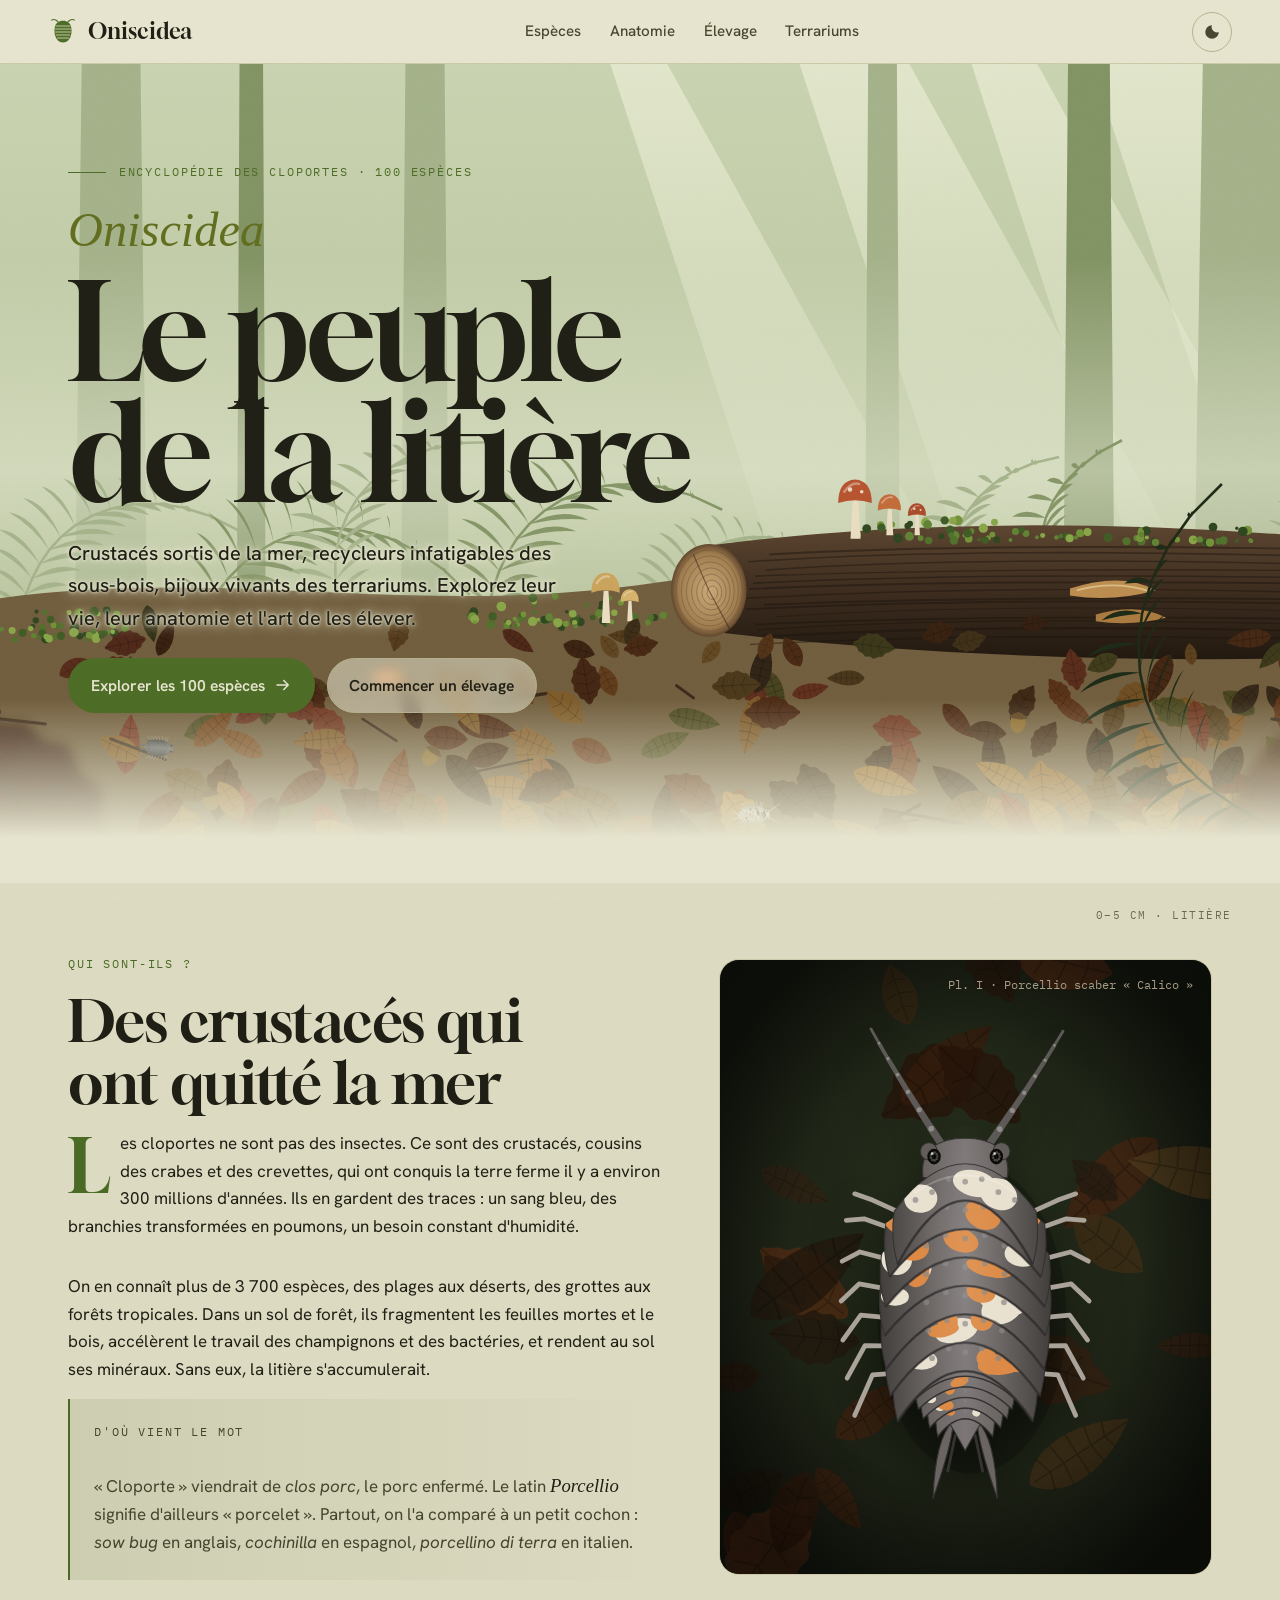
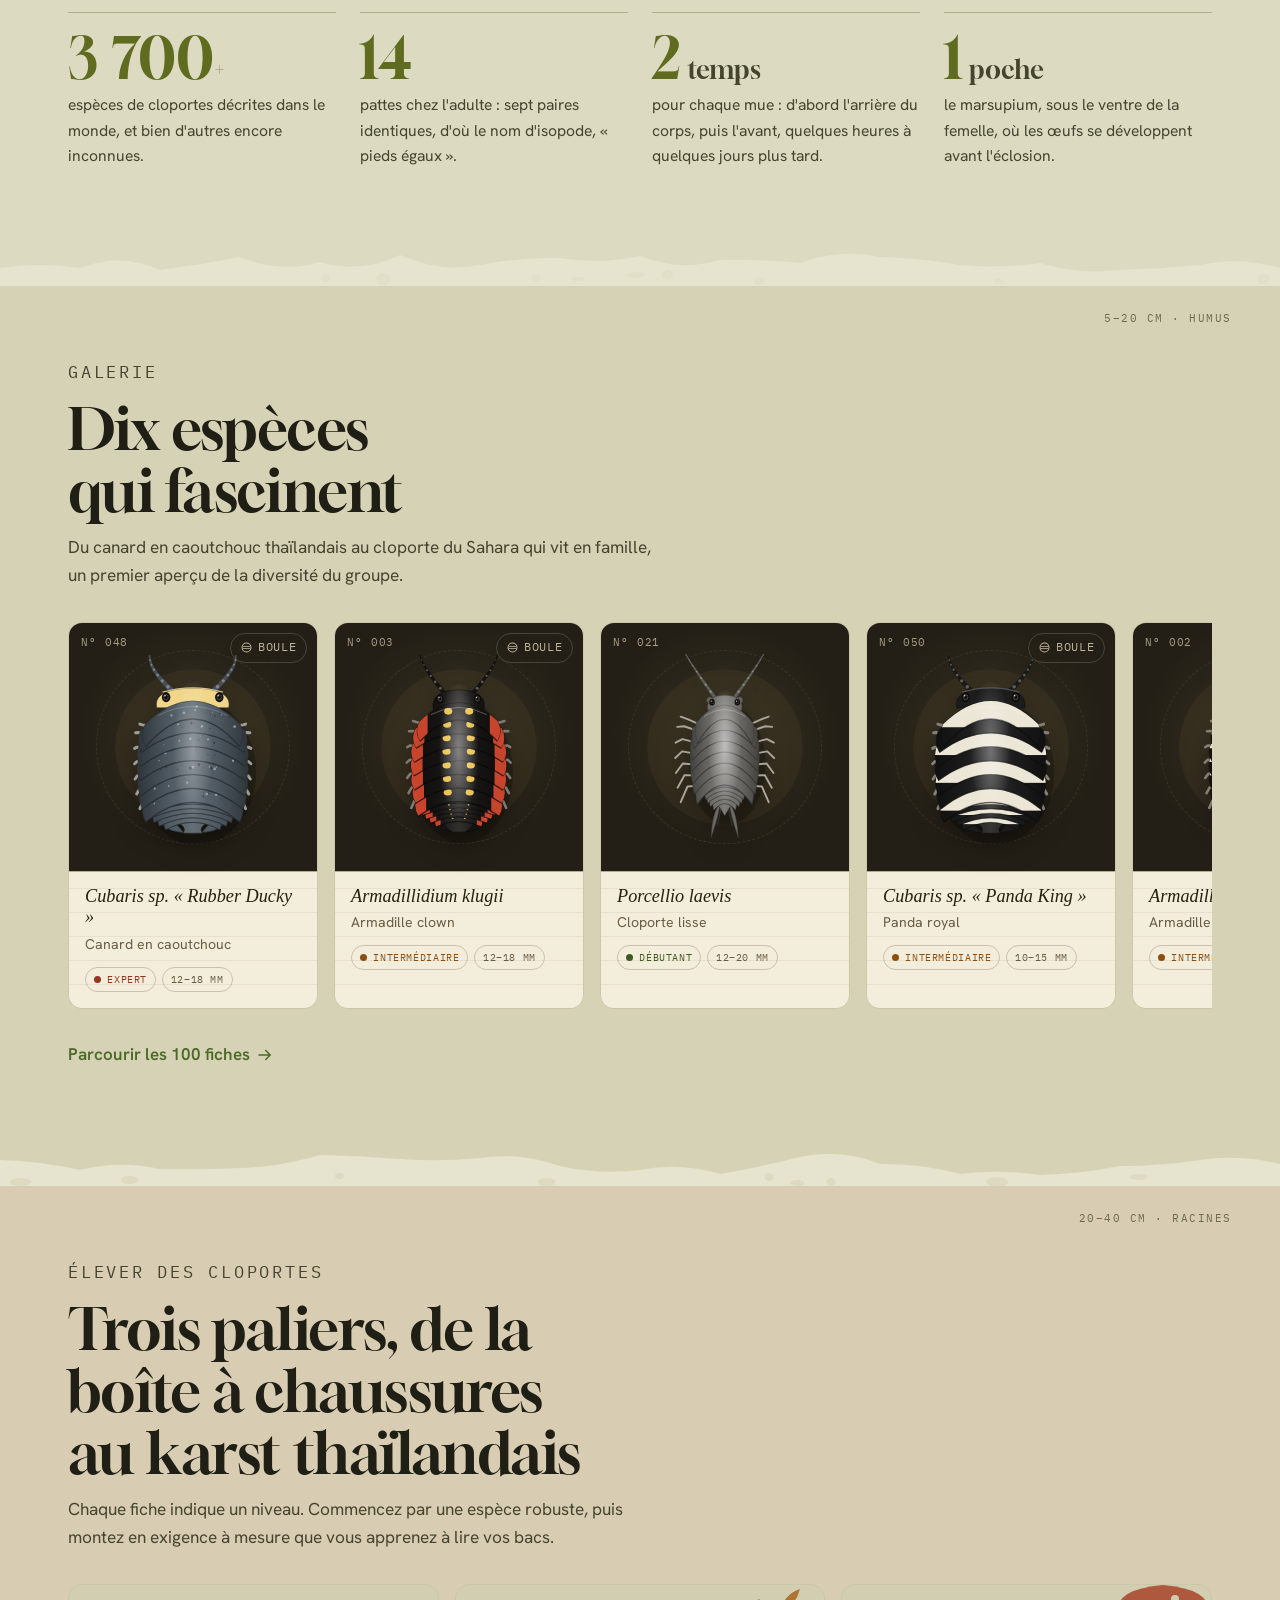
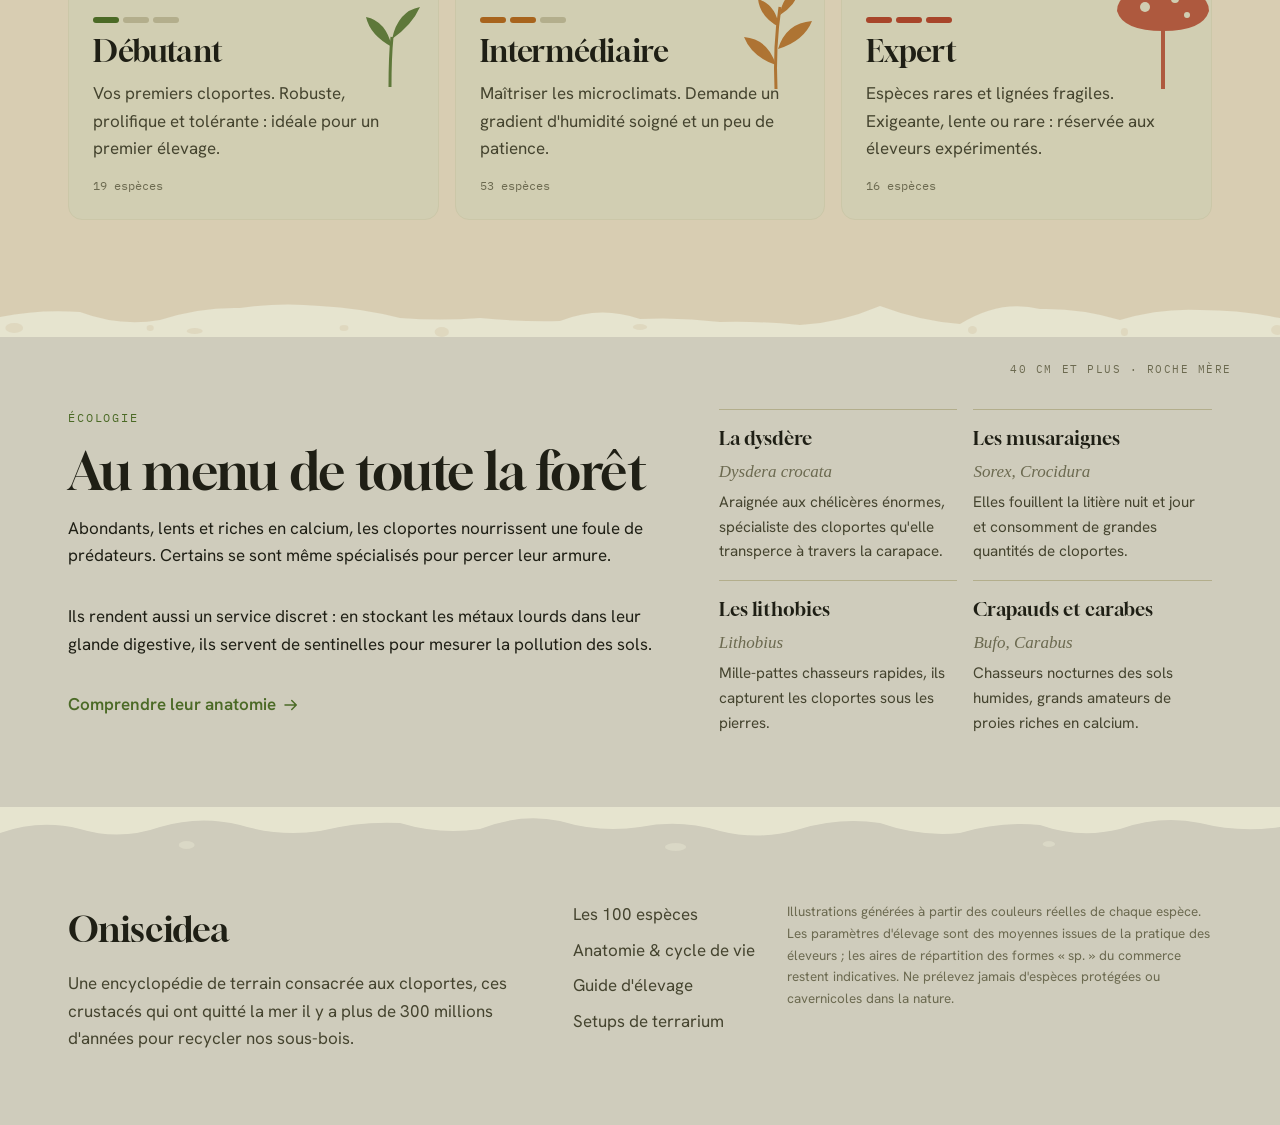
==== commit 39954792: "Vérifier les fiches et préparer la mise en ligne sur GitHub Pages Corrections vérifiées sur des sour" ====
--- a/index.html
+++ b/index.html
@@ -5,6 +5,18 @@
 <meta name="viewport" content="width=device-width, initial-scale=1, viewport-fit=cover">
 <title>Oniscidea — l'encyclopédie des cloportes</title>
 <meta name="description" content="Encyclopédie illustrée de 100 espèces de cloportes : biologie, anatomie, conseils d'élevage par niveau et setups de terrarium.">
+<meta name="theme-color" content="#14110c">
+<meta property="og:type" content="website">
+<meta property="og:locale" content="fr_FR">
+<meta property="og:site_name" content="Oniscidea">
+<meta property="og:title" content="Oniscidea — l'encyclopédie des cloportes">
+<meta property="og:description" content="100 espèces de cloportes illustrées : vie, anatomie, élevage du débutant à l'expert et setups de terrarium.">
+<meta property="og:url" content="https://olympio171.github.io/cloporte/">
+<meta property="og:image" content="https://olympio171.github.io/cloporte/assets/og.png">
+<meta property="og:image:width" content="1200">
+<meta property="og:image:height" content="630">
+<meta property="og:image:alt" content="Un sous-bois illustré avec le titre « Le peuple de la litière »">
+<meta name="twitter:card" content="summary_large_image">
 <link rel="preconnect" href="https://fonts.googleapis.com">
 <link rel="preconnect" href="https://fonts.gstatic.com" crossorigin>
 <link rel="stylesheet" href="https://fonts.googleapis.com/css2?family=Gloock&family=Hanken+Grotesk:ital,wght@0,400;0,500;0,600;0,700;1,400&family=IBM+Plex+Mono:wght@400;500&family=IM+Fell+English:ital@0;1&display=swap">
